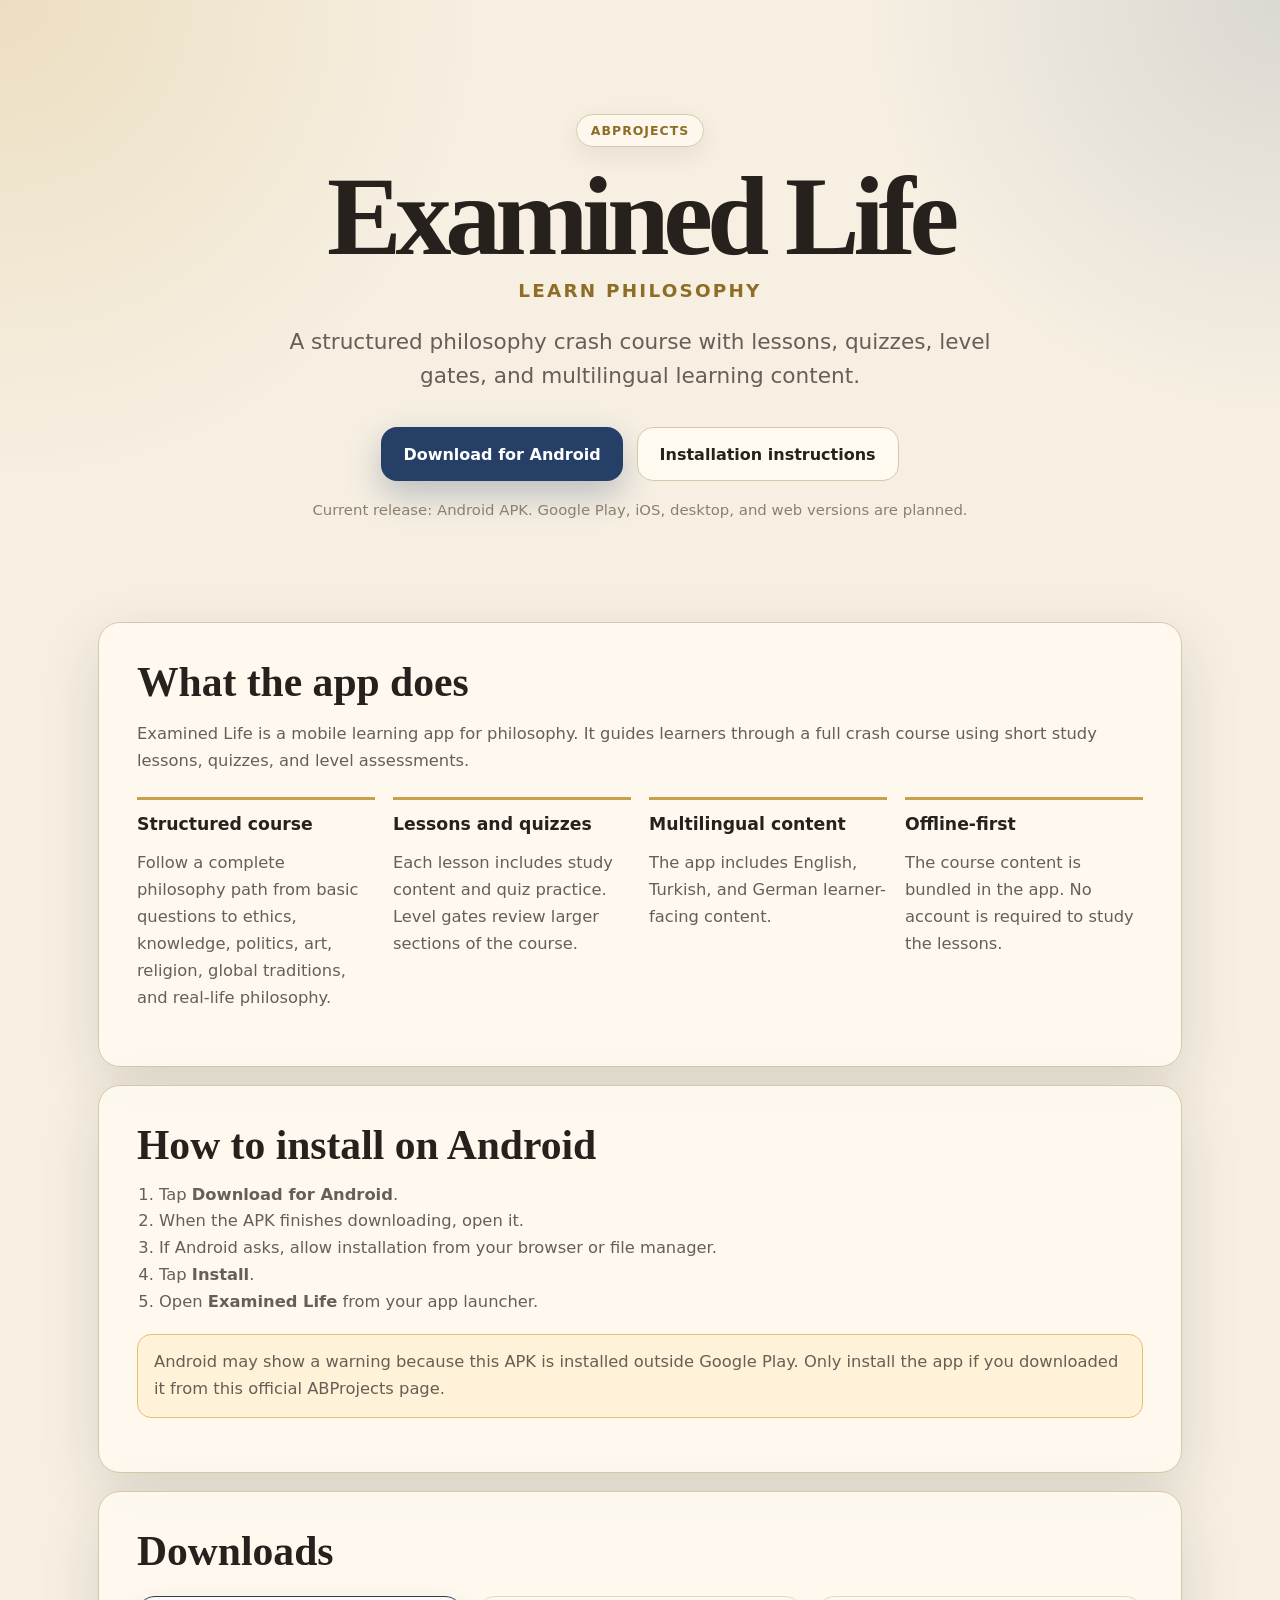
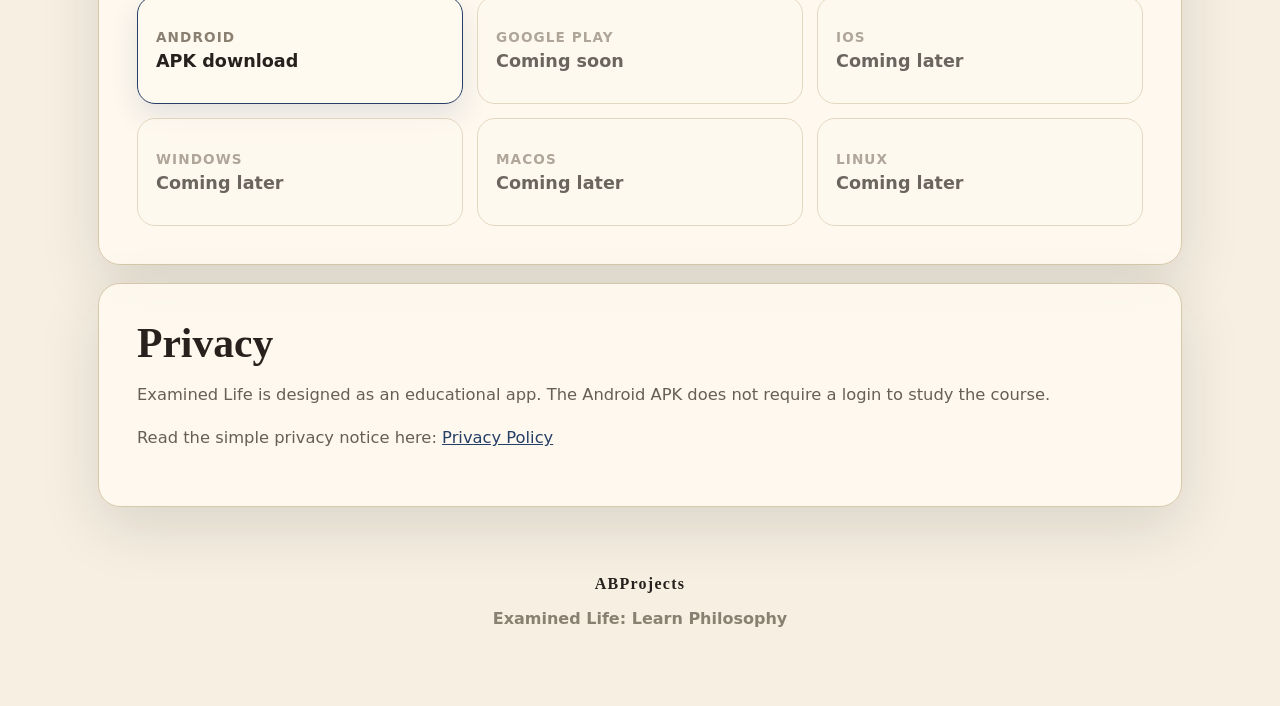
==== index.html @ d53e03ce "Create Examined Life download site" ====
<!doctype html>
<html lang="en">
<head>
  <meta charset="utf-8" />
  <meta name="viewport" content="width=device-width, initial-scale=1" />
  <title>Examined Life: Learn Philosophy</title>
  <meta name="description" content="Download Examined Life, a philosophy crash course app with lessons, quizzes, and level assessments." />
  <link rel="stylesheet" href="styles.css" />
</head>
<body>
  <main class="page">
    <section class="hero">
      <div class="badge">ABProjects</div>
      <h1>Examined Life</h1>
      <p class="subtitle">Learn Philosophy</p>
      <p class="intro">
        A structured philosophy crash course with lessons, quizzes, level gates,
        and multilingual learning content.
      </p>

      <div class="cta-row">
        <a class="button primary" href="REPLACE_WITH_APK_DOWNLOAD_LINK">
          Download for Android
        </a>
        <a class="button secondary" href="#install">
          Installation instructions
        </a>
      </div>

      <p class="small-note">
        Current release: Android APK. Google Play, iOS, desktop, and web versions are planned.
      </p>
    </section>

    <section class="card">
      <h2>What the app does</h2>
      <p>
        Examined Life is a mobile learning app for philosophy. It guides learners through
        a full crash course using short study lessons, quizzes, and level assessments.
      </p>

      <div class="grid">
        <div>
          <h3>Structured course</h3>
          <p>Follow a complete philosophy path from basic questions to ethics, knowledge, politics, art, religion, global traditions, and real-life philosophy.</p>
        </div>
        <div>
          <h3>Lessons and quizzes</h3>
          <p>Each lesson includes study content and quiz practice. Level gates review larger sections of the course.</p>
        </div>
        <div>
          <h3>Multilingual content</h3>
          <p>The app includes English, Turkish, and German learner-facing content.</p>
        </div>
        <div>
          <h3>Offline-first</h3>
          <p>The course content is bundled in the app. No account is required to study the lessons.</p>
        </div>
      </div>
    </section>

    <section id="install" class="card">
      <h2>How to install on Android</h2>
      <ol class="steps">
        <li>Tap <strong>Download for Android</strong>.</li>
        <li>When the APK finishes downloading, open it.</li>
        <li>If Android asks, allow installation from your browser or file manager.</li>
        <li>Tap <strong>Install</strong>.</li>
        <li>Open <strong>Examined Life</strong> from your app launcher.</li>
      </ol>

      <p class="warning">
        Android may show a warning because this APK is installed outside Google Play.
        Only install the app if you downloaded it from this official ABProjects page.
      </p>
    </section>

    <section class="card">
      <h2>Downloads</h2>

      <div class="download-list">
        <a class="download available" href="REPLACE_WITH_APK_DOWNLOAD_LINK">
          <span>Android</span>
          <strong>APK download</strong>
        </a>

        <div class="download soon">
          <span>Google Play</span>
          <strong>Coming soon</strong>
        </div>

        <div class="download soon">
          <span>iOS</span>
          <strong>Coming later</strong>
        </div>

        <div class="download soon">
          <span>Windows</span>
          <strong>Coming later</strong>
        </div>

        <div class="download soon">
          <span>macOS</span>
          <strong>Coming later</strong>
        </div>

        <div class="download soon">
          <span>Linux</span>
          <strong>Coming later</strong>
        </div>
      </div>
    </section>

    <section class="card">
      <h2>Privacy</h2>
      <p>
        Examined Life is designed as an educational app. The Android APK does not require
        a login to study the course.
      </p>
      <p>
        Read the simple privacy notice here:
        <a href="privacy.html">Privacy Policy</a>
      </p>
    </section>

    <footer class="footer">
      <p>ABProjects</p>
      <p class="muted">Examined Life: Learn Philosophy</p>
    </footer>
  </main>
</body>
</html>
---- styles.css ----
:root {
  --bg: #f6efe2;
  --paper: #fffaf0;
  --ink: #26211d;
  --soft: #675f55;
  --muted: #8a8072;
  --rule: #d8c8aa;
  --gold: #c8a24a;
  --gold-dark: #8e6d25;
  --blue: #263f67;
  --blue-dark: #172740;
  --white: #ffffff;
  --danger-bg: #fff2d9;
  --danger-rule: #e4bd72;
  --radius: 22px;
  --shadow: 0 20px 60px rgba(38, 33, 29, 0.13);
}

* {
  box-sizing: border-box;
}

html {
  scroll-behavior: smooth;
}

body {
  margin: 0;
  font-family: Inter, ui-sans-serif, system-ui, -apple-system, BlinkMacSystemFont, "Segoe UI", sans-serif;
  background:
    radial-gradient(circle at top left, rgba(200, 162, 74, 0.22), transparent 30rem),
    radial-gradient(circle at top right, rgba(38, 63, 103, 0.13), transparent 26rem),
    var(--bg);
  color: var(--ink);
}

a {
  color: var(--blue);
}

.page {
  width: min(1120px, 100%);
  margin: 0 auto;
  padding: 28px 18px 44px;
}

.page.narrow {
  width: min(820px, 100%);
}

.hero {
  min-height: 64vh;
  display: grid;
  align-content: center;
  justify-items: center;
  text-align: center;
  padding: 62px 12px 44px;
}

.badge {
  display: inline-flex;
  align-items: center;
  justify-content: center;
  padding: 8px 14px;
  border: 1px solid var(--rule);
  border-radius: 999px;
  background: rgba(255, 250, 240, 0.75);
  color: var(--gold-dark);
  font-weight: 800;
  letter-spacing: 0.08em;
  text-transform: uppercase;
  font-size: 0.78rem;
  box-shadow: 0 8px 24px rgba(38, 33, 29, 0.08);
}

h1 {
  margin: 18px 0 0;
  font-family: Georgia, "Times New Roman", serif;
  font-size: clamp(3.2rem, 9vw, 7rem);
  line-height: 0.92;
  letter-spacing: -0.055em;
}

.subtitle {
  margin: 12px 0 0;
  color: var(--gold-dark);
  font-weight: 900;
  letter-spacing: 0.12em;
  text-transform: uppercase;
  font-size: clamp(0.9rem, 2.4vw, 1.15rem);
}

.intro {
  width: min(720px, 100%);
  margin: 24px auto 0;
  color: var(--soft);
  font-size: clamp(1.08rem, 2.4vw, 1.35rem);
  line-height: 1.58;
}

.cta-row {
  display: flex;
  flex-wrap: wrap;
  justify-content: center;
  gap: 14px;
  margin-top: 34px;
}

.button {
  display: inline-flex;
  min-height: 54px;
  align-items: center;
  justify-content: center;
  padding: 14px 22px;
  border-radius: 16px;
  font-weight: 900;
  text-decoration: none;
  transition: transform 0.15s ease, box-shadow 0.15s ease;
}

.button:hover {
  transform: translateY(-2px);
}

.button.primary {
  background: var(--blue);
  color: var(--white);
  box-shadow: 0 14px 34px rgba(38, 63, 103, 0.28);
}

.button.secondary {
  background: var(--paper);
  color: var(--ink);
  border: 1px solid var(--rule);
}

.small-note {
  color: var(--muted);
  font-size: 0.93rem;
  line-height: 1.5;
  margin-top: 18px;
}

.card {
  background: rgba(255, 250, 240, 0.9);
  border: 1px solid var(--rule);
  border-radius: var(--radius);
  box-shadow: var(--shadow);
  padding: clamp(22px, 4vw, 38px);
  margin: 18px 0;
}

.card h2 {
  margin: 0 0 14px;
  font-family: Georgia, "Times New Roman", serif;
  font-size: clamp(1.8rem, 4vw, 2.6rem);
  line-height: 1.05;
}

.card h3 {
  margin: 0 0 8px;
  font-size: 1.08rem;
}

.card p,
.card li {
  color: var(--soft);
  line-height: 1.65;
  font-size: 1.02rem;
}

.grid {
  display: grid;
  grid-template-columns: repeat(4, 1fr);
  gap: 18px;
  margin-top: 22px;
}

.grid > div {
  border-top: 3px solid var(--gold);
  padding-top: 14px;
}

.steps {
  margin: 14px 0 0;
  padding-left: 22px;
}

.warning {
  margin-top: 18px;
  padding: 14px 16px;
  border: 1px solid var(--danger-rule);
  border-radius: 14px;
  background: var(--danger-bg);
}

.download-list {
  display: grid;
  grid-template-columns: repeat(3, 1fr);
  gap: 14px;
  margin-top: 22px;
}

.download {
  min-height: 108px;
  border-radius: 18px;
  border: 1px solid var(--rule);
  padding: 18px;
  display: grid;
  align-content: center;
  text-decoration: none;
  background: var(--paper);
}

.download span {
  color: var(--muted);
  font-size: 0.85rem;
  font-weight: 800;
  letter-spacing: 0.08em;
  text-transform: uppercase;
}

.download strong {
  color: var(--ink);
  font-size: 1.1rem;
  margin-top: 6px;
}

.download.available {
  border-color: var(--blue);
  box-shadow: 0 12px 28px rgba(38, 63, 103, 0.12);
}

.download.soon {
  opacity: 0.68;
}

.footer {
  text-align: center;
  padding: 34px 0 18px;
  color: var(--ink);
  font-family: Georgia, "Times New Roman", serif;
  font-weight: 800;
  letter-spacing: 0.08em;
}

.footer .muted {
  font-family: Inter, ui-sans-serif, system-ui, sans-serif;
  color: var(--muted);
  font-weight: 600;
  letter-spacing: 0;
}

@media (max-width: 820px) {
  .grid,
  .download-list {
    grid-template-columns: 1fr 1fr;
  }

  .hero {
    min-height: auto;
    padding-top: 44px;
  }
}

@media (max-width: 560px) {
  .page {
    padding: 18px 12px 34px;
  }

  .grid,
  .download-list {
    grid-template-columns: 1fr;
  }

  .button {
    width: 100%;
  }

  .card {
    border-radius: 18px;
  }
}
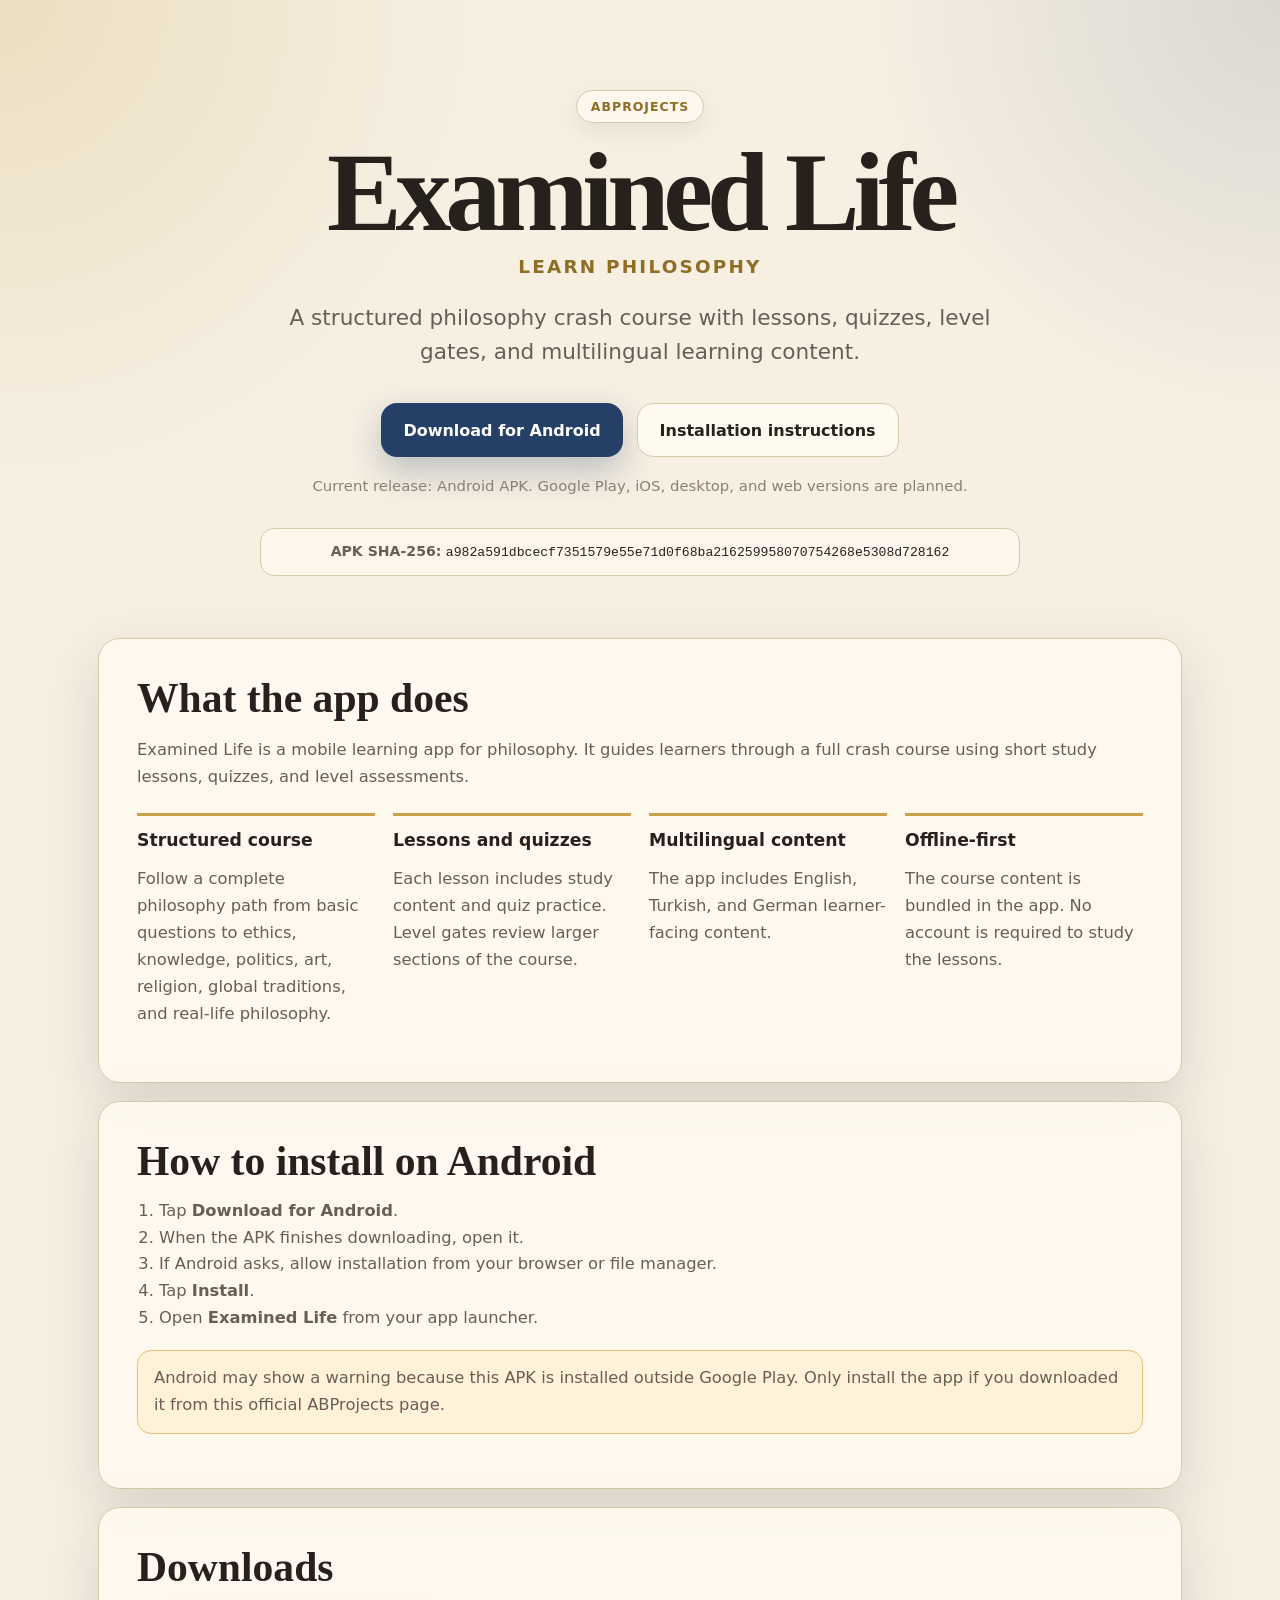
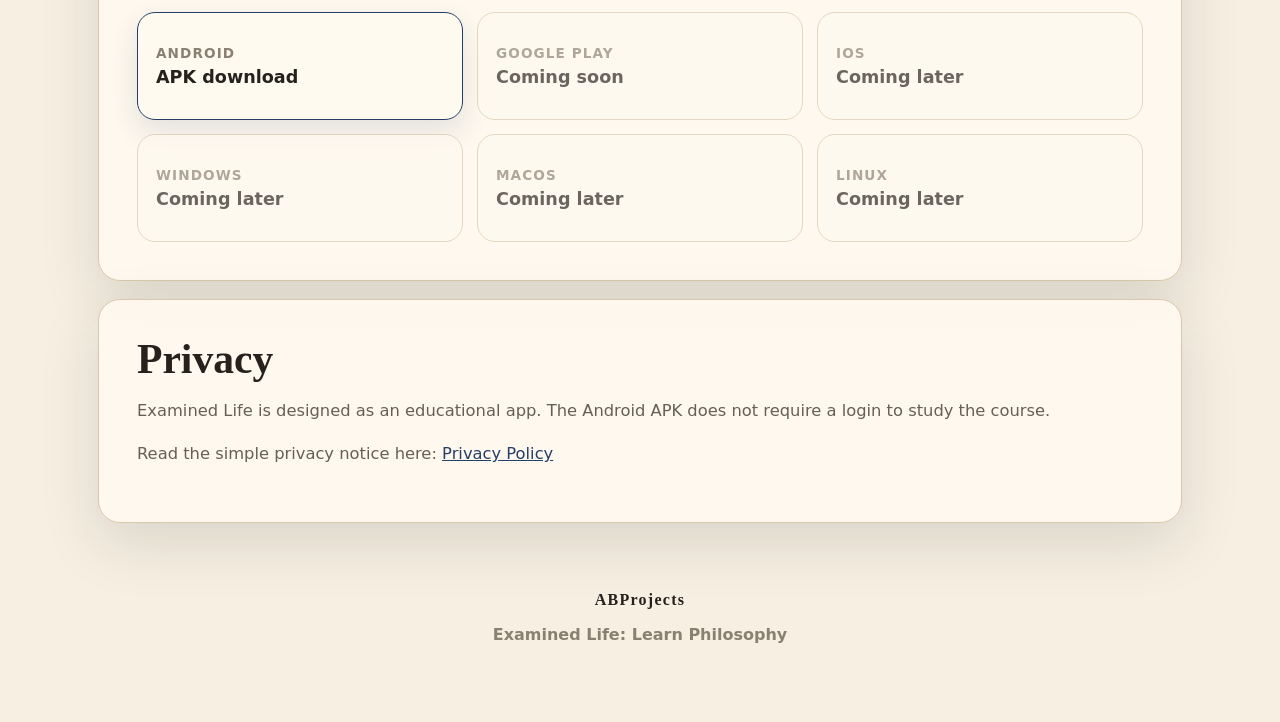
==== commit 2ed4acee: "Add Android APK download link and checksum" ====
--- a/index.html
+++ b/index.html
@@ -19,7 +19,7 @@
       </p>
 
       <div class="cta-row">
-        <a class="button primary" href="REPLACE_WITH_APK_DOWNLOAD_LINK">
+        <a class="button primary" href="https://github.com/Alibaghiparikhani/examined-life-download/releases/download/v1.0.0/ExaminedLife-Android-v1.0.0.apk">
           Download for Android
         </a>
         <a class="button secondary" href="#install">
@@ -30,6 +30,11 @@
       <p class="small-note">
         Current release: Android APK. Google Play, iOS, desktop, and web versions are planned.
       </p>
+      <p class="checksum">
+        <strong>APK SHA-256:</strong>
+        <code>a982a591dbcecf7351579e55e71d0f68ba216259958070754268e5308d728162</code>
+      </p>
+
     </section>
 
     <section class="card">
@@ -79,7 +84,7 @@
       <h2>Downloads</h2>
 
       <div class="download-list">
-        <a class="download available" href="REPLACE_WITH_APK_DOWNLOAD_LINK">
+        <a class="download available" href="https://github.com/Alibaghiparikhani/examined-life-download/releases/download/v1.0.0/ExaminedLife-Android-v1.0.0.apk">
           <span>Android</span>
           <strong>APK download</strong>
         </a>
--- a/styles.css
+++ b/styles.css
@@ -281,3 +281,22 @@
     border-radius: 18px;
   }
 }
+
+
+.checksum {
+  width: min(760px, 100%);
+  margin: 16px auto 0;
+  padding: 12px 14px;
+  border: 1px solid var(--rule);
+  border-radius: 14px;
+  background: rgba(255, 250, 240, 0.72);
+  color: var(--soft);
+  font-size: 0.88rem;
+  line-height: 1.5;
+  word-break: break-word;
+}
+
+.checksum code {
+  color: var(--ink);
+  font-size: 0.82rem;
+}
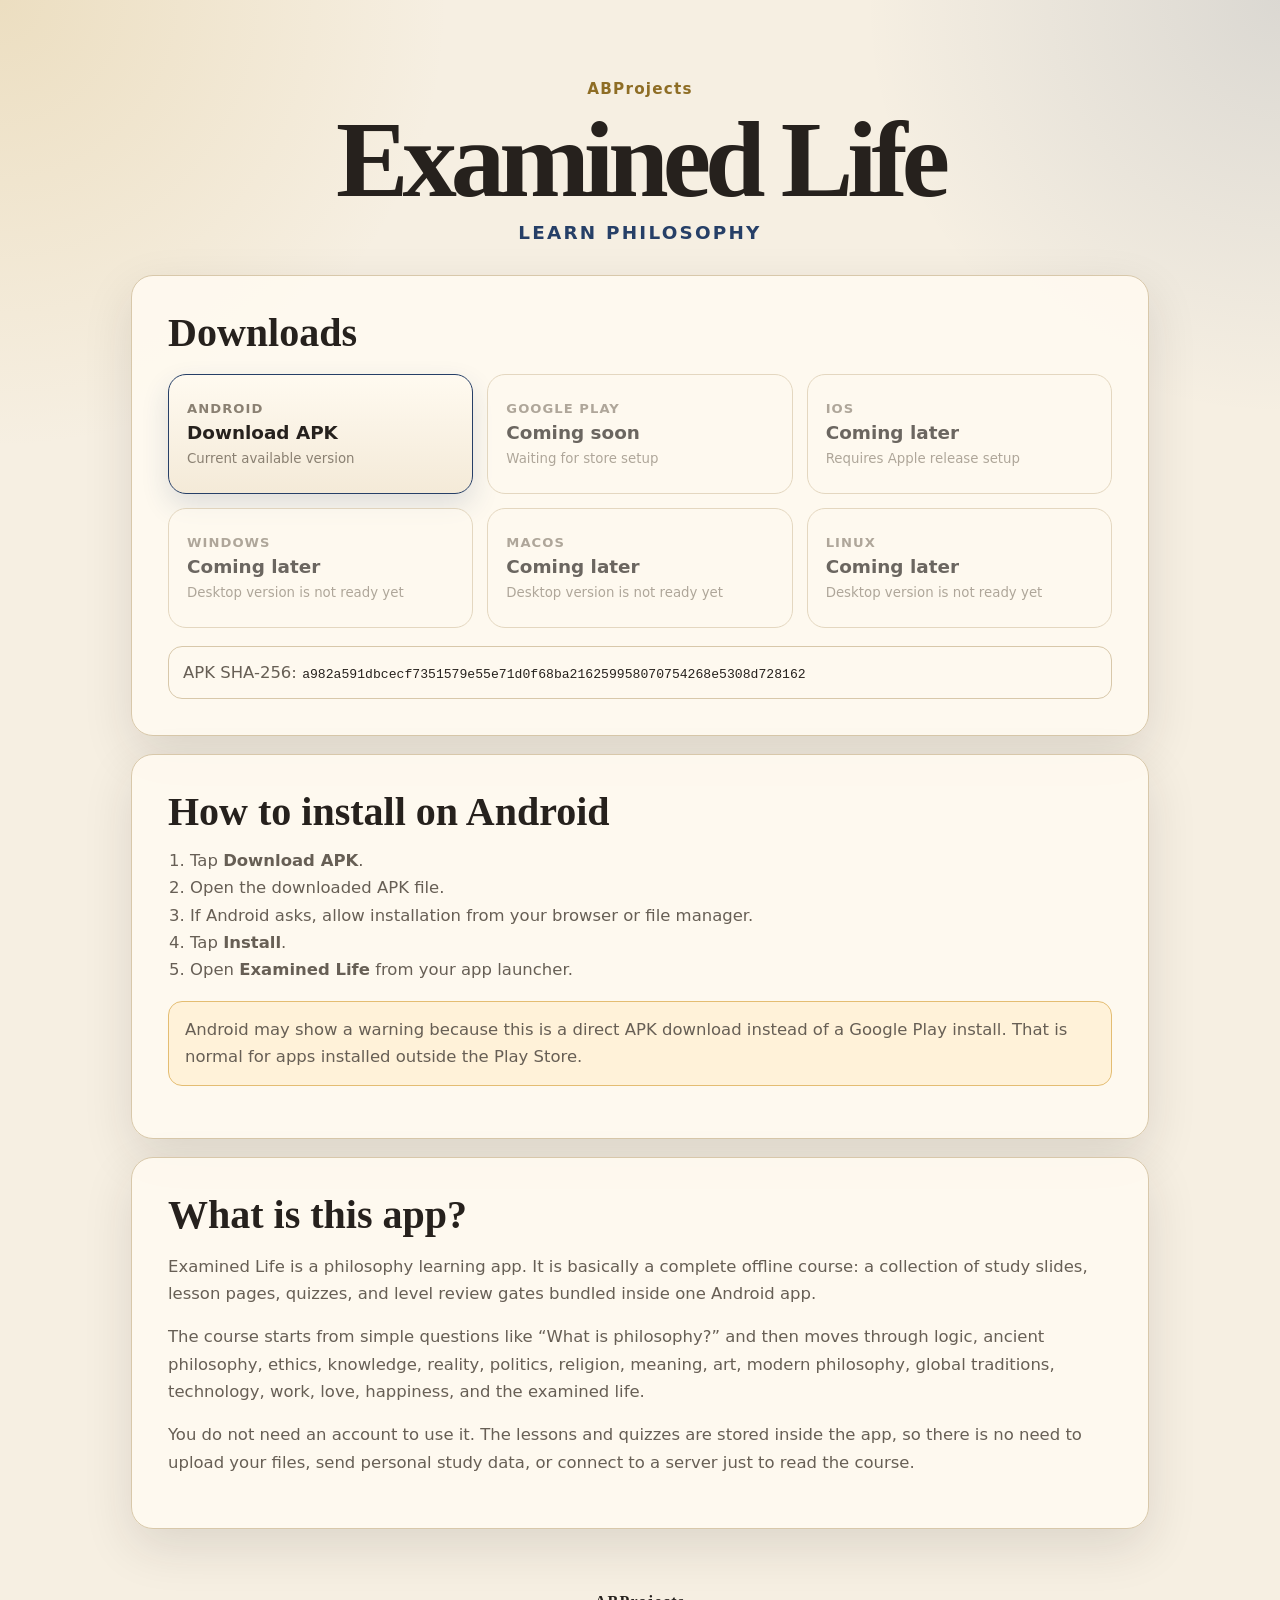
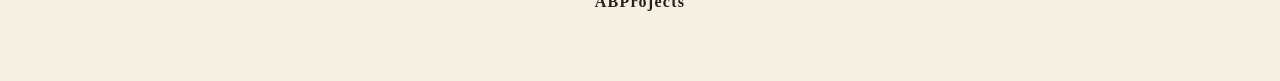
==== commit a120dd9f: "Simplify download page" ====
--- a/index.html
+++ b/index.html
@@ -4,133 +4,103 @@
   <meta charset="utf-8" />
   <meta name="viewport" content="width=device-width, initial-scale=1" />
   <title>Examined Life: Learn Philosophy</title>
-  <meta name="description" content="Download Examined Life, a philosophy crash course app with lessons, quizzes, and level assessments." />
+  <meta name="description" content="Download Examined Life, an offline philosophy learning app with slides, lessons, quizzes, and level reviews." />
   <link rel="stylesheet" href="styles.css" />
 </head>
 <body>
   <main class="page">
     <section class="hero">
-      <div class="badge">ABProjects</div>
+      <p class="brand">ABProjects</p>
       <h1>Examined Life</h1>
       <p class="subtitle">Learn Philosophy</p>
-      <p class="intro">
-        A structured philosophy crash course with lessons, quizzes, level gates,
-        and multilingual learning content.
-      </p>
+    </section>
 
-      <div class="cta-row">
-        <a class="button primary" href="https://github.com/Alibaghiparikhani/examined-life-download/releases/download/v1.0.0/ExaminedLife-Android-v1.0.0.apk">
-          Download for Android
+    <section class="card downloads-card" aria-labelledby="downloads-title">
+      <h2 id="downloads-title">Downloads</h2>
+
+      <div class="download-list">
+        <a class="download available" href="https://github.com/Alibaghiparikhani/examined-life-download/releases/download/v1.0.0/ExaminedLife-Android-v1.0.0.apk">
+          <span>Android</span>
+          <strong>Download APK</strong>
+          <small>Current available version</small>
         </a>
-        <a class="button secondary" href="#install">
-          Installation instructions
-        </a>
+
+        <div class="download soon">
+          <span>Google Play</span>
+          <strong>Coming soon</strong>
+          <small>Waiting for store setup</small>
+        </div>
+
+        <div class="download soon">
+          <span>iOS</span>
+          <strong>Coming later</strong>
+          <small>Requires Apple release setup</small>
+        </div>
+
+        <div class="download soon">
+          <span>Windows</span>
+          <strong>Coming later</strong>
+          <small>Desktop version is not ready yet</small>
+        </div>
+
+        <div class="download soon">
+          <span>macOS</span>
+          <strong>Coming later</strong>
+          <small>Desktop version is not ready yet</small>
+        </div>
+
+        <div class="download soon">
+          <span>Linux</span>
+          <strong>Coming later</strong>
+          <small>Desktop version is not ready yet</small>
+        </div>
       </div>
 
-      <p class="small-note">
-        Current release: Android APK. Google Play, iOS, desktop, and web versions are planned.
-      </p>
       <p class="checksum">
-        <strong>APK SHA-256:</strong>
+        APK SHA-256:
         <code>a982a591dbcecf7351579e55e71d0f68ba216259958070754268e5308d728162</code>
       </p>
-
     </section>
 
     <section class="card">
-      <h2>What the app does</h2>
-      <p>
-        Examined Life is a mobile learning app for philosophy. It guides learners through
-        a full crash course using short study lessons, quizzes, and level assessments.
-      </p>
+      <h2>How to install on Android</h2>
 
-      <div class="grid">
-        <div>
-          <h3>Structured course</h3>
-          <p>Follow a complete philosophy path from basic questions to ethics, knowledge, politics, art, religion, global traditions, and real-life philosophy.</p>
-        </div>
-        <div>
-          <h3>Lessons and quizzes</h3>
-          <p>Each lesson includes study content and quiz practice. Level gates review larger sections of the course.</p>
-        </div>
-        <div>
-          <h3>Multilingual content</h3>
-          <p>The app includes English, Turkish, and German learner-facing content.</p>
-        </div>
-        <div>
-          <h3>Offline-first</h3>
-          <p>The course content is bundled in the app. No account is required to study the lessons.</p>
-        </div>
-      </div>
-    </section>
-
-    <section id="install" class="card">
-      <h2>How to install on Android</h2>
       <ol class="steps">
-        <li>Tap <strong>Download for Android</strong>.</li>
-        <li>When the APK finishes downloading, open it.</li>
+        <li>Tap <strong>Download APK</strong>.</li>
+        <li>Open the downloaded APK file.</li>
         <li>If Android asks, allow installation from your browser or file manager.</li>
         <li>Tap <strong>Install</strong>.</li>
         <li>Open <strong>Examined Life</strong> from your app launcher.</li>
       </ol>
 
-      <p class="warning">
-        Android may show a warning because this APK is installed outside Google Play.
-        Only install the app if you downloaded it from this official ABProjects page.
+      <p class="note">
+        Android may show a warning because this is a direct APK download instead of a Google Play install.
+        That is normal for apps installed outside the Play Store.
       </p>
     </section>
 
     <section class="card">
-      <h2>Downloads</h2>
+      <h2>What is this app?</h2>
 
-      <div class="download-list">
-        <a class="download available" href="https://github.com/Alibaghiparikhani/examined-life-download/releases/download/v1.0.0/ExaminedLife-Android-v1.0.0.apk">
-          <span>Android</span>
-          <strong>APK download</strong>
-        </a>
+      <p>
+        Examined Life is a philosophy learning app. It is basically a complete offline course:
+        a collection of study slides, lesson pages, quizzes, and level review gates bundled inside one Android app.
+      </p>
 
-        <div class="download soon">
-          <span>Google Play</span>
-          <strong>Coming soon</strong>
-        </div>
+      <p>
+        The course starts from simple questions like “What is philosophy?” and then moves through logic,
+        ancient philosophy, ethics, knowledge, reality, politics, religion, meaning, art, modern philosophy,
+        global traditions, technology, work, love, happiness, and the examined life.
+      </p>
 
-        <div class="download soon">
-          <span>iOS</span>
-          <strong>Coming later</strong>
-        </div>
-
-        <div class="download soon">
-          <span>Windows</span>
-          <strong>Coming later</strong>
-        </div>
-
-        <div class="download soon">
-          <span>macOS</span>
-          <strong>Coming later</strong>
-        </div>
-
-        <div class="download soon">
-          <span>Linux</span>
-          <strong>Coming later</strong>
-        </div>
-      </div>
-    </section>
-
-    <section class="card">
-      <h2>Privacy</h2>
       <p>
-        Examined Life is designed as an educational app. The Android APK does not require
-        a login to study the course.
-      </p>
-      <p>
-        Read the simple privacy notice here:
-        <a href="privacy.html">Privacy Policy</a>
+        You do not need an account to use it. The lessons and quizzes are stored inside the app, so there is
+        no need to upload your files, send personal study data, or connect to a server just to read the course.
       </p>
     </section>
 
     <footer class="footer">
       <p>ABProjects</p>
-      <p class="muted">Examined Life: Learn Philosophy</p>
     </footer>
   </main>
 </body>
--- a/styles.css
+++ b/styles.css
@@ -10,10 +10,8 @@
   --blue: #263f67;
   --blue-dark: #172740;
   --white: #ffffff;
-  --danger-bg: #fff2d9;
-  --danger-rule: #e4bd72;
   --radius: 22px;
-  --shadow: 0 20px 60px rgba(38, 33, 29, 0.13);
+  --shadow: 0 18px 50px rgba(38, 33, 29, 0.12);
 }
 
 * {
@@ -26,183 +24,86 @@
 
 body {
   margin: 0;
-  font-family: Inter, ui-sans-serif, system-ui, -apple-system, BlinkMacSystemFont, "Segoe UI", sans-serif;
   background:
-    radial-gradient(circle at top left, rgba(200, 162, 74, 0.22), transparent 30rem),
+    radial-gradient(circle at top left, rgba(200, 162, 74, 0.22), transparent 28rem),
     radial-gradient(circle at top right, rgba(38, 63, 103, 0.13), transparent 26rem),
     var(--bg);
   color: var(--ink);
-}
-
-a {
-  color: var(--blue);
+  font-family: Inter, ui-sans-serif, system-ui, -apple-system, BlinkMacSystemFont, "Segoe UI", sans-serif;
 }
 
 .page {
-  width: min(1120px, 100%);
+  width: min(1050px, 100%);
   margin: 0 auto;
-  padding: 28px 18px 44px;
-}
-
-.page.narrow {
-  width: min(820px, 100%);
+  padding: 24px 16px 42px;
 }
 
 .hero {
-  min-height: 64vh;
-  display: grid;
-  align-content: center;
-  justify-items: center;
   text-align: center;
-  padding: 62px 12px 44px;
-}
-
-.badge {
-  display: inline-flex;
-  align-items: center;
-  justify-content: center;
-  padding: 8px 14px;
-  border: 1px solid var(--rule);
-  border-radius: 999px;
-  background: rgba(255, 250, 240, 0.75);
+  padding: 56px 10px 26px;
+}
+
+.brand {
+  margin: 0;
   color: var(--gold-dark);
-  font-weight: 800;
+  font-weight: 900;
   letter-spacing: 0.08em;
-  text-transform: uppercase;
-  font-size: 0.78rem;
-  box-shadow: 0 8px 24px rgba(38, 33, 29, 0.08);
+  font-size: 0.95rem;
 }
 
 h1 {
-  margin: 18px 0 0;
+  margin: 12px 0 0;
   font-family: Georgia, "Times New Roman", serif;
-  font-size: clamp(3.2rem, 9vw, 7rem);
+  font-size: clamp(3rem, 9vw, 6.8rem);
   line-height: 0.92;
   letter-spacing: -0.055em;
 }
 
 .subtitle {
   margin: 12px 0 0;
-  color: var(--gold-dark);
+  color: var(--blue);
   font-weight: 900;
   letter-spacing: 0.12em;
   text-transform: uppercase;
-  font-size: clamp(0.9rem, 2.4vw, 1.15rem);
-}
-
-.intro {
-  width: min(720px, 100%);
-  margin: 24px auto 0;
-  color: var(--soft);
-  font-size: clamp(1.08rem, 2.4vw, 1.35rem);
-  line-height: 1.58;
-}
-
-.cta-row {
-  display: flex;
-  flex-wrap: wrap;
-  justify-content: center;
-  gap: 14px;
-  margin-top: 34px;
-}
-
-.button {
-  display: inline-flex;
-  min-height: 54px;
-  align-items: center;
-  justify-content: center;
-  padding: 14px 22px;
-  border-radius: 16px;
-  font-weight: 900;
-  text-decoration: none;
-  transition: transform 0.15s ease, box-shadow 0.15s ease;
-}
-
-.button:hover {
-  transform: translateY(-2px);
-}
-
-.button.primary {
-  background: var(--blue);
-  color: var(--white);
-  box-shadow: 0 14px 34px rgba(38, 63, 103, 0.28);
-}
-
-.button.secondary {
-  background: var(--paper);
-  color: var(--ink);
-  border: 1px solid var(--rule);
-}
-
-.small-note {
-  color: var(--muted);
-  font-size: 0.93rem;
-  line-height: 1.5;
-  margin-top: 18px;
+  font-size: clamp(0.95rem, 2.4vw, 1.15rem);
 }
 
 .card {
-  background: rgba(255, 250, 240, 0.9);
+  background: rgba(255, 250, 240, 0.92);
   border: 1px solid var(--rule);
   border-radius: var(--radius);
   box-shadow: var(--shadow);
-  padding: clamp(22px, 4vw, 38px);
+  padding: clamp(22px, 4vw, 36px);
   margin: 18px 0;
 }
 
 .card h2 {
   margin: 0 0 14px;
   font-family: Georgia, "Times New Roman", serif;
-  font-size: clamp(1.8rem, 4vw, 2.6rem);
+  font-size: clamp(1.8rem, 4vw, 2.5rem);
   line-height: 1.05;
-}
-
-.card h3 {
-  margin: 0 0 8px;
-  font-size: 1.08rem;
 }
 
 .card p,
 .card li {
   color: var(--soft);
   line-height: 1.65;
-  font-size: 1.02rem;
-}
-
-.grid {
-  display: grid;
-  grid-template-columns: repeat(4, 1fr);
-  gap: 18px;
-  margin-top: 22px;
-}
-
-.grid > div {
-  border-top: 3px solid var(--gold);
-  padding-top: 14px;
-}
-
-.steps {
-  margin: 14px 0 0;
-  padding-left: 22px;
-}
-
-.warning {
-  margin-top: 18px;
-  padding: 14px 16px;
-  border: 1px solid var(--danger-rule);
-  border-radius: 14px;
-  background: var(--danger-bg);
+  font-size: 1.03rem;
+}
+
+.downloads-card {
+  margin-top: 6px;
 }
 
 .download-list {
   display: grid;
   grid-template-columns: repeat(3, 1fr);
   gap: 14px;
-  margin-top: 22px;
+  margin-top: 20px;
 }
 
 .download {
-  min-height: 108px;
+  min-height: 120px;
   border-radius: 18px;
   border: 1px solid var(--rule);
   padding: 18px;
@@ -214,85 +115,47 @@
 
 .download span {
   color: var(--muted);
-  font-size: 0.85rem;
-  font-weight: 800;
+  font-size: 0.82rem;
+  font-weight: 900;
   letter-spacing: 0.08em;
   text-transform: uppercase;
 }
 
 .download strong {
   color: var(--ink);
-  font-size: 1.1rem;
+  font-size: 1.15rem;
   margin-top: 6px;
+}
+
+.download small {
+  color: var(--muted);
+  margin-top: 7px;
+  line-height: 1.35;
 }
 
 .download.available {
   border-color: var(--blue);
-  box-shadow: 0 12px 28px rgba(38, 63, 103, 0.12);
+  background: linear-gradient(180deg, #fffaf0, #f4ead8);
+  box-shadow: 0 12px 28px rgba(38, 63, 103, 0.14);
+}
+
+.download.available:hover {
+  transform: translateY(-2px);
 }
 
 .download.soon {
   opacity: 0.68;
 }
 
-.footer {
-  text-align: center;
-  padding: 34px 0 18px;
-  color: var(--ink);
-  font-family: Georgia, "Times New Roman", serif;
-  font-weight: 800;
-  letter-spacing: 0.08em;
-}
-
-.footer .muted {
-  font-family: Inter, ui-sans-serif, system-ui, sans-serif;
-  color: var(--muted);
-  font-weight: 600;
-  letter-spacing: 0;
-}
-
-@media (max-width: 820px) {
-  .grid,
-  .download-list {
-    grid-template-columns: 1fr 1fr;
-  }
-
-  .hero {
-    min-height: auto;
-    padding-top: 44px;
-  }
-}
-
-@media (max-width: 560px) {
-  .page {
-    padding: 18px 12px 34px;
-  }
-
-  .grid,
-  .download-list {
-    grid-template-columns: 1fr;
-  }
-
-  .button {
-    width: 100%;
-  }
-
-  .card {
-    border-radius: 18px;
-  }
-}
-
-
 .checksum {
-  width: min(760px, 100%);
-  margin: 16px auto 0;
+  margin: 18px 0 0;
   padding: 12px 14px;
   border: 1px solid var(--rule);
   border-radius: 14px;
   background: rgba(255, 250, 240, 0.72);
   color: var(--soft);
-  font-size: 0.88rem;
-  line-height: 1.5;
+  font-size: 0.9rem;
+  line-height: 1.55;
   word-break: break-word;
 }
 
@@ -300,3 +163,49 @@
   color: var(--ink);
   font-size: 0.82rem;
 }
+
+.steps {
+  margin: 14px 0 0;
+  padding-left: 22px;
+}
+
+.note {
+  margin-top: 18px;
+  padding: 14px 16px;
+  border: 1px solid #e4bd72;
+  border-radius: 14px;
+  background: #fff2d9;
+}
+
+.footer {
+  text-align: center;
+  padding: 30px 0 12px;
+  color: var(--ink);
+  font-family: Georgia, "Times New Roman", serif;
+  font-weight: 800;
+  letter-spacing: 0.08em;
+}
+
+@media (max-width: 820px) {
+  .download-list {
+    grid-template-columns: 1fr 1fr;
+  }
+
+  .hero {
+    padding-top: 38px;
+  }
+}
+
+@media (max-width: 560px) {
+  .page {
+    padding: 18px 12px 34px;
+  }
+
+  .download-list {
+    grid-template-columns: 1fr;
+  }
+
+  .card {
+    border-radius: 18px;
+  }
+}
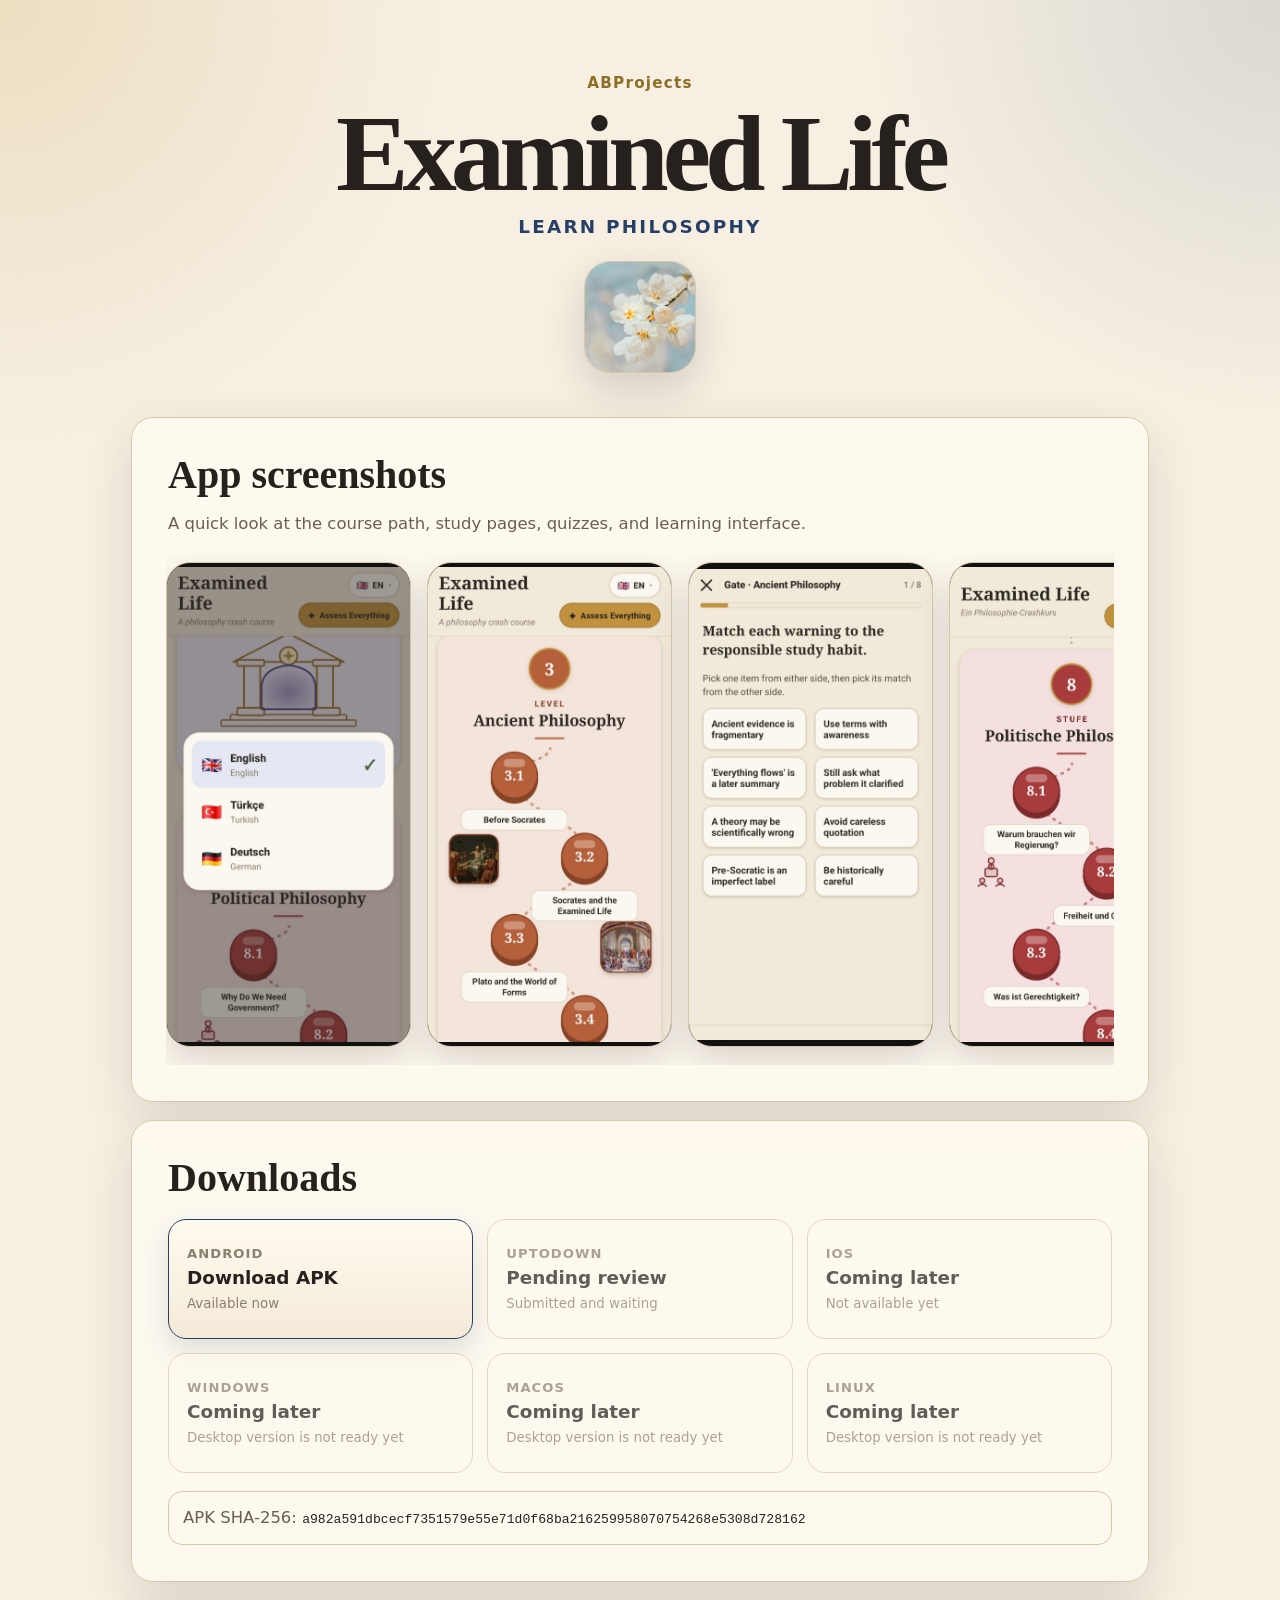
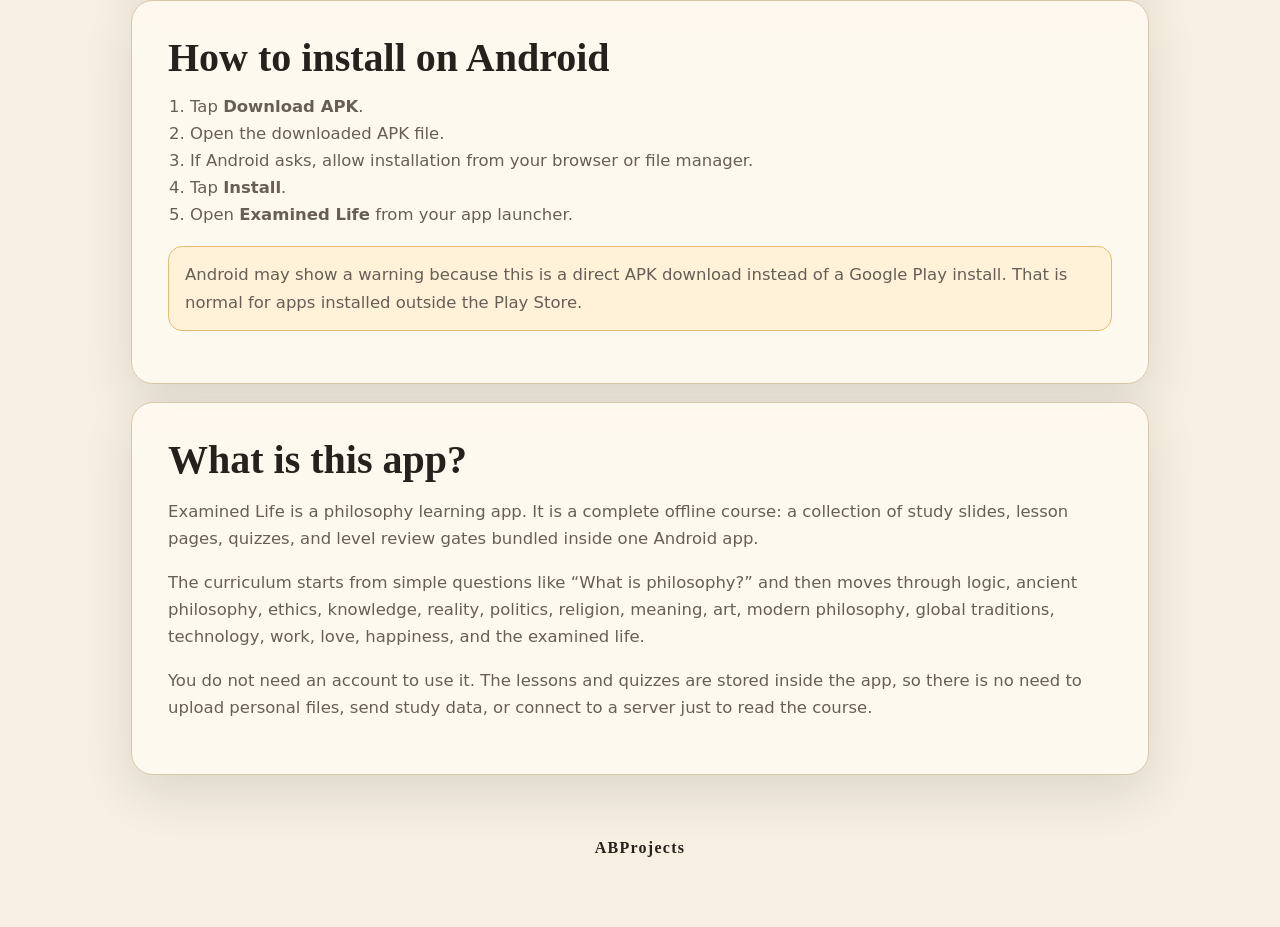
==== commit 0163ff47: "Add app screenshots and update download options" ====
--- a/index.html
+++ b/index.html
@@ -13,6 +13,27 @@
       <p class="brand">ABProjects</p>
       <h1>Examined Life</h1>
       <p class="subtitle">Learn Philosophy</p>
+      <img class="app-icon" src="assets/images/app-icon.png" alt="Examined Life app icon" />
+    </section>
+
+    <section class="card screenshots-card">
+      <h2>App screenshots</h2>
+      <p class="section-text">
+        A quick look at the course path, study pages, quizzes, and learning interface.
+      </p>
+
+      <div class="screenshot-strip" aria-label="Examined Life screenshots">
+          <img src="assets/screenshots/screenshot-01.jpg" alt="Examined Life app screenshot 1" loading="lazy" />
+          <img src="assets/screenshots/screenshot-02.jpg" alt="Examined Life app screenshot 2" loading="lazy" />
+          <img src="assets/screenshots/screenshot-03.jpg" alt="Examined Life app screenshot 3" loading="lazy" />
+          <img src="assets/screenshots/screenshot-04.jpg" alt="Examined Life app screenshot 4" loading="lazy" />
+          <img src="assets/screenshots/screenshot-05.jpg" alt="Examined Life app screenshot 5" loading="lazy" />
+          <img src="assets/screenshots/screenshot-06.jpg" alt="Examined Life app screenshot 6" loading="lazy" />
+          <img src="assets/screenshots/screenshot-07.jpg" alt="Examined Life app screenshot 7" loading="lazy" />
+          <img src="assets/screenshots/screenshot-08.jpg" alt="Examined Life app screenshot 8" loading="lazy" />
+          <img src="assets/screenshots/screenshot-09.jpg" alt="Examined Life app screenshot 9" loading="lazy" />
+          <img src="assets/screenshots/screenshot-10.jpg" alt="Examined Life app screenshot 10" loading="lazy" />
+      </div>
     </section>
 
     <section class="card downloads-card" aria-labelledby="downloads-title">
@@ -22,19 +43,19 @@
         <a class="download available" href="https://github.com/Alibaghiparikhani/examined-life-download/releases/download/v1.0.0/ExaminedLife-Android-v1.0.0.apk">
           <span>Android</span>
           <strong>Download APK</strong>
-          <small>Current available version</small>
+          <small>Available now</small>
         </a>
 
         <div class="download soon">
-          <span>Google Play</span>
-          <strong>Coming soon</strong>
-          <small>Waiting for store setup</small>
+          <span>Uptodown</span>
+          <strong>Pending review</strong>
+          <small>Submitted and waiting</small>
         </div>
 
         <div class="download soon">
           <span>iOS</span>
           <strong>Coming later</strong>
-          <small>Requires Apple release setup</small>
+          <small>Not available yet</small>
         </div>
 
         <div class="download soon">
@@ -83,19 +104,19 @@
       <h2>What is this app?</h2>
 
       <p>
-        Examined Life is a philosophy learning app. It is basically a complete offline course:
+        Examined Life is a philosophy learning app. It is a complete offline course:
         a collection of study slides, lesson pages, quizzes, and level review gates bundled inside one Android app.
       </p>
 
       <p>
-        The course starts from simple questions like “What is philosophy?” and then moves through logic,
+        The curriculum starts from simple questions like “What is philosophy?” and then moves through logic,
         ancient philosophy, ethics, knowledge, reality, politics, religion, meaning, art, modern philosophy,
         global traditions, technology, work, love, happiness, and the examined life.
       </p>
 
       <p>
         You do not need an account to use it. The lessons and quizzes are stored inside the app, so there is
-        no need to upload your files, send personal study data, or connect to a server just to read the course.
+        no need to upload personal files, send study data, or connect to a server just to read the course.
       </p>
     </section>
 
--- a/styles.css
+++ b/styles.css
@@ -8,7 +8,6 @@
   --gold: #c8a24a;
   --gold-dark: #8e6d25;
   --blue: #263f67;
-  --blue-dark: #172740;
   --white: #ffffff;
   --radius: 22px;
   --shadow: 0 18px 50px rgba(38, 33, 29, 0.12);
@@ -40,7 +39,7 @@
 
 .hero {
   text-align: center;
-  padding: 56px 10px 26px;
+  padding: 50px 10px 22px;
 }
 
 .brand {
@@ -68,6 +67,17 @@
   font-size: clamp(0.95rem, 2.4vw, 1.15rem);
 }
 
+.app-icon {
+  width: 112px;
+  height: 112px;
+  object-fit: cover;
+  border-radius: 26px;
+  margin-top: 24px;
+  border: 1px solid var(--rule);
+  box-shadow: 0 16px 40px rgba(38, 33, 29, 0.16);
+  background: var(--paper);
+}
+
 .card {
   background: rgba(255, 250, 240, 0.92);
   border: 1px solid var(--rule);
@@ -91,8 +101,38 @@
   font-size: 1.03rem;
 }
 
+.section-text {
+  margin-top: 0;
+}
+
+.screenshots-card {
+  overflow: hidden;
+}
+
+.screenshot-strip {
+  display: flex;
+  gap: 16px;
+  overflow-x: auto;
+  padding: 8px 2px 18px;
+  margin: 10px -2px 0;
+  scroll-snap-type: x mandatory;
+  scrollbar-width: thin;
+}
+
+.screenshot-strip img {
+  flex: 0 0 auto;
+  width: min(245px, 72vw);
+  max-height: 520px;
+  object-fit: contain;
+  border-radius: 24px;
+  border: 1px solid var(--rule);
+  background: #111;
+  box-shadow: 0 14px 34px rgba(38, 33, 29, 0.16);
+  scroll-snap-align: start;
+}
+
 .downloads-card {
-  margin-top: 6px;
+  margin-top: 18px;
 }
 
 .download-list {
@@ -144,7 +184,7 @@
 }
 
 .download.soon {
-  opacity: 0.68;
+  opacity: 0.72;
 }
 
 .checksum {
@@ -208,4 +248,10 @@
   .card {
     border-radius: 18px;
   }
-}
+
+  .app-icon {
+    width: 96px;
+    height: 96px;
+    border-radius: 22px;
+  }
+}
